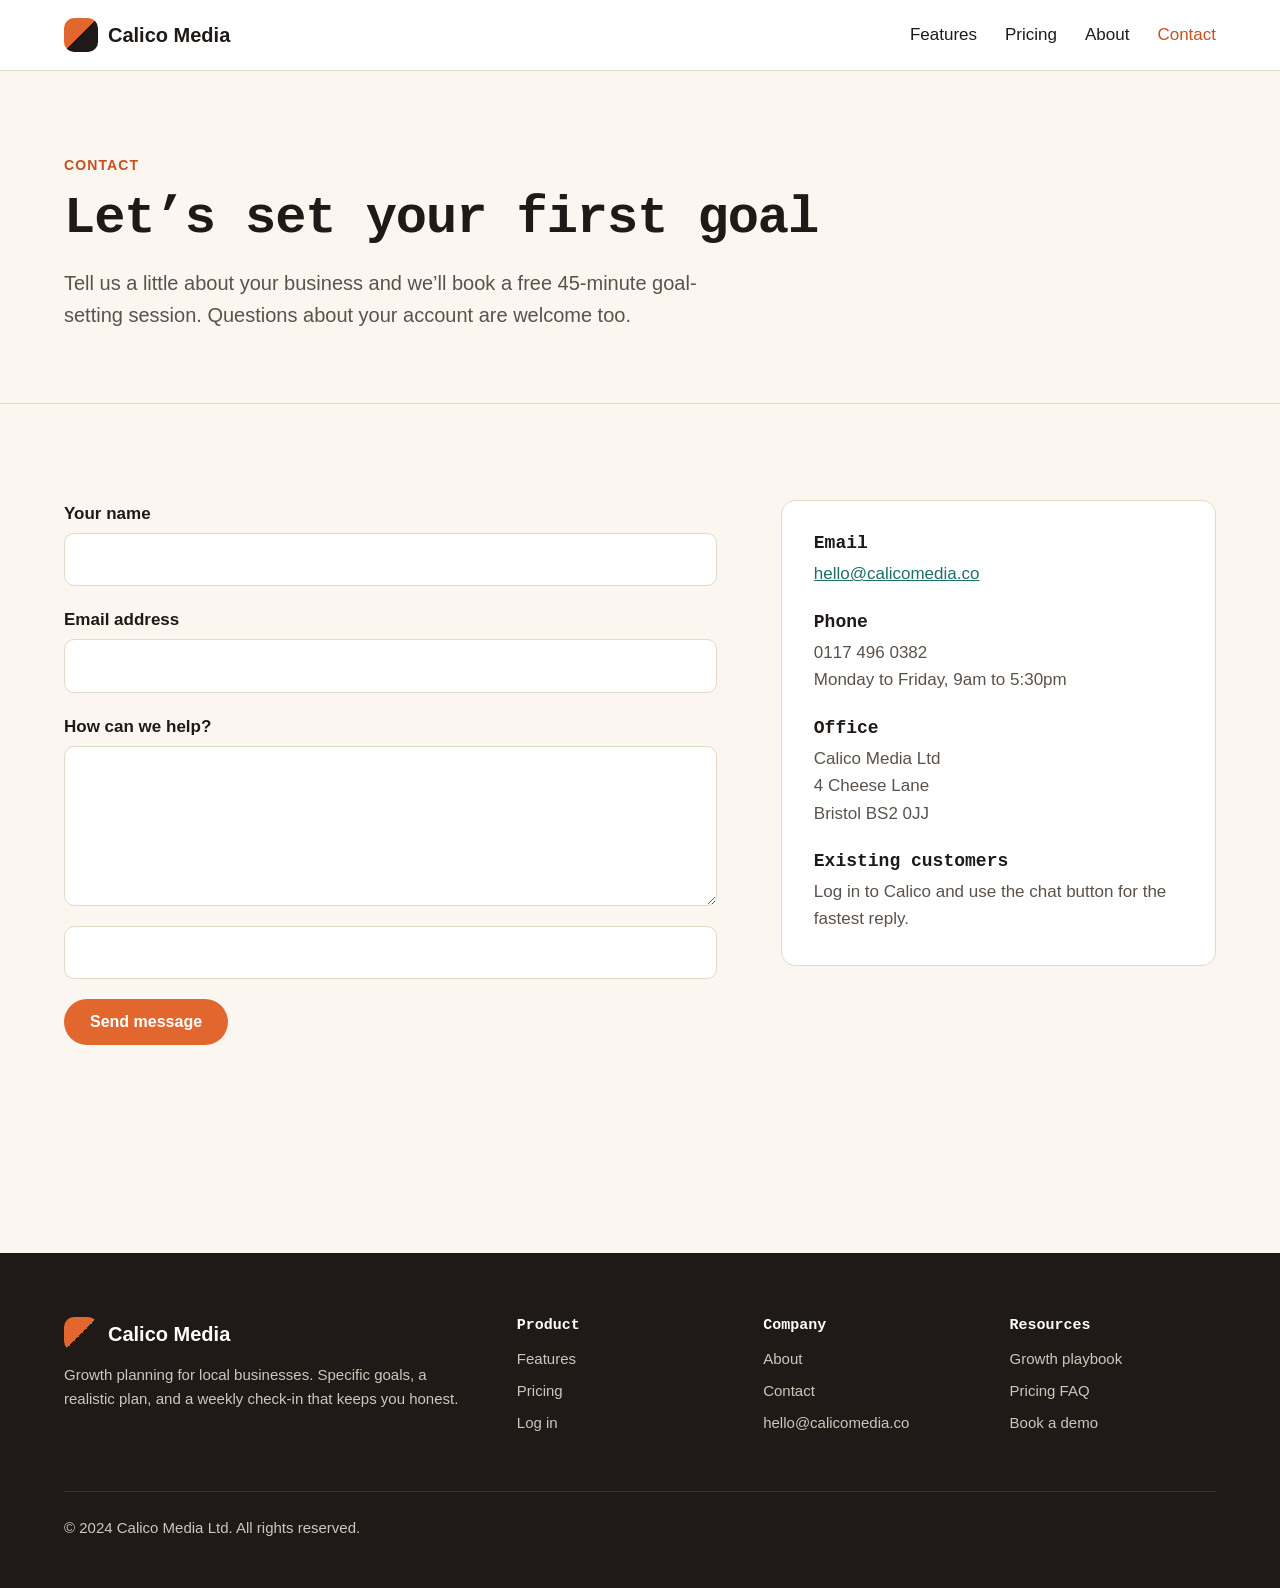
==== public/contact.html @ 910d9a00 "getting JSON error" ====
<!DOCTYPE html>
<html lang="en">
<head>
  <meta charset="utf-8">
  <meta name="viewport" content="width=device-width, initial-scale=1">
  <title>Contact | Calico Media</title>
  <meta name="description" content="Book a demo or ask us a question. We reply within one business day.">
  <link rel="preconnect" href="https://fonts.googleapis.com">
  <link rel="preconnect" href="https://fonts.gstatic.com" crossorigin>
  <link href="https://fonts.googleapis.com/css2?family=Inter:wght@100;200;300;400;500;600;700;800;900&display=swap" rel="stylesheet">
  <link rel="stylesheet" href="css/styles.css">
</head>
<body>
  <header class="site-header">
    <div class="container">
      <a class="logo" href="index.html"><span class="logo-mark"></span>Calico Media</a>
      <nav aria-label="Main">
        <ul class="nav-links">
          <li><a href="features.html">Features</a></li>
          <li><a href="pricing.html">Pricing</a></li>
          <li><a href="about.html">About</a></li>
          <li><a href="contact.html" aria-current="page">Contact</a></li>
        </ul>
      </nav>
    </div>
  </header>

  <main>
    <section class="page-header">
      <div class="container">
        <span class="eyebrow">Contact</span>
        <h1>Let&rsquo;s set your first goal</h1>
        <p class="lead">Tell us a little about your business and we&rsquo;ll book a free 45-minute goal-setting session. Questions about your account are welcome too.</p>
      </div>
    </section>

    <section class="section">
      <div class="container contact-layout">
        <form class="contact-form" id="contact-form" action="/contact" method="post">
          <label for="name">Your name</label>
          <input type="text" id="name" name="name" required>

          <label for="email">Email address</label>
          <input type="email" id="email" name="email" required>

          <label for="message">How can we help?</label>
          <textarea id="message" name="message" required></textarea>

           <input type="text" id="companyWebsite" name="companyWebsite" tabindex="-1" autocomplete="off"/>

          <button class="btn" type="submit">Send message</button>
          <p class="form-status" id="form-status" role="status"></p>
        </form>

        <aside class="contact-aside">
          <h3>Email</h3>
          <p><a href="mailto:hello@calicomedia.co">hello@calicomedia.co</a></p>
          <h3>Phone</h3>
          <p>0117 496 0382<br>Monday to Friday, 9am to 5:30pm</p>
          <h3>Office</h3>
          <p>Calico Media Ltd<br>4 Cheese Lane<br>Bristol BS2 0JJ</p>
          <h3>Existing customers</h3>
          <p>Log in to Calico and use the chat button for the fastest reply.</p>
        </aside>
      </div>
    </section>
  </main>

  <footer class="site-footer">
    <div class="container">
      <div class="footer-grid">
        <div>
          <a class="logo" href="index.html"><span class="logo-mark"></span>Calico Media</a>
          <p>Growth planning for local businesses. Specific goals, a realistic plan, and a weekly check-in that keeps you honest.</p>
        </div>
        <div>
          <h4>Product</h4>
          <ul>
            <li><a href="features.html">Features</a></li>
            <li><a href="pricing.html">Pricing</a></li>
            <li><a href="https://app.calicomedia.co/login">Log in</a></li>
          </ul>
        </div>
        <div>
          <h4>Company</h4>
          <ul>
            <li><a href="about.html">About</a></li>
            <li><a href="contact.html">Contact</a></li>
            <li><a href="mailto:hello@calicomedia.co">hello@calicomedia.co</a></li>
          </ul>
        </div>
        <div>
          <h4>Resources</h4>
          <ul>
            <li><a href="index.html#playbook">Growth playbook</a></li>
            <li><a href="pricing.html#faq">Pricing FAQ</a></li>
            <li><a href="contact.html">Book a demo</a></li>
          </ul>
        </div>
      </div>
      <div class="footer-bottom">
        <p>&copy; 2024 Calico Media Ltd. All rights reserved.</p>
      </div>
    </div>
  </footer>
  <script src="js/contact.js"></script>
</body>
</html>
---- public/css/styles.css ----
/* Calico Media marketing site */

:root {
  --ink: #1f1a17;
  --ink-soft: #5b524c;
  --cream: #fbf6ef;
  --sand: #f1e7da;
  --white: #ffffff;
  --orange: #e2672f;
  --orange-dark: #c4521f;
  --teal: #1f6f6b;
  --line: #e4d8c8;
  --radius: 14px;
}

*,
*::before,
*::after {
  box-sizing: border-box;
}

body {
  margin: 0;
  font-family: 'Manrope', sans-serif;
  font-weight: 400;
  font-size: 17px;
  line-height: 1.6;
  color: var(--ink);
  background: var(--cream);
}

h1,
h2,
h3,
h4 {
  font-family: 'Space Mono', monospace;
  font-weight: 700;
  line-height: 1.2;
  margin: 0 0 16px;
}

h1 {
  font-size: 52px;
  letter-spacing: -0.02em;
}

h2 {
  font-size: 38px;
  letter-spacing: -0.01em;
}

h3 {
  font-size: 22px;
}

p {
  margin: 0 0 16px;
}

a {
  color: var(--teal);
}

img {
  max-width: 100%;
  height: auto;
}

.container {
  max-width: 1200px;
  margin: 0 auto;
  padding: 0 24px;
}

.section {
  padding: 96px 0;
}

.section--sand {
  background: var(--sand);
}

.eyebrow {
  display: inline-block;
  font-size: 14px;
  font-weight: 700;
  letter-spacing: 0.08em;
  text-transform: uppercase;
  color: var(--orange-dark);
  margin-bottom: 12px;
}

.lead {
  font-size: 20px;
  color: var(--ink-soft);
  max-width: 640px;
}

.section-intro {
  max-width: 680px;
  margin-bottom: 48px;
}

.btn {
  display: inline-block;
  padding: 14px 26px;
  border-radius: 999px;
  background: var(--orange);
  color: var(--white);
  font-weight: 700;
  text-decoration: none;
  border: 0;
  font-size: 16px;
  font-family: inherit;
  cursor: pointer;
}

.btn:hover {
  background: var(--orange-dark);
}

.btn--ghost {
  background: transparent;
  color: inherit;
  box-shadow: inset 0 0 0 2px currentColor;
}

.btn--ghost:hover {
  background: rgba(255, 255, 255, 0.1);
}

@font-face {
    font-family: 'Manrope';
    src: url('./fonts/Manrope-Regular.ttf') format('ttf'),
         url('./fonts/Manrope-Regular.ttf') format('ttf');
    font-weight: normal;
    font-style: normal;
}

@font-face {
    font-family: 'Manrope';
    src: url('./fonts/Manrope-Bold.ttf') format('ttf'),
         url('./fonts/Manrope-Bold.ttf') format('ttf');
    font-weight: bold;
    font-style: normal;
}

@font-face {
    font-family: 'Space Mono';
    src: url('./fonts/SpaceMono-Regular.ttf') format('ttf'),
         url('./fonts/SpaceMono-Regular.ttf') format('ttf');
    font-weight: normal;
    font-style: normal;
}

@font-face {
    font-family: 'Space Mono';
    src: url('./fonts/SpaceMono-Bold.ttf') format('ttf'),
         url('./fonts/SpaceMono-Bold.ttf') format('ttf');
    font-weight: bold;
    font-style: normal;
}

/* Header */

.site-header {
  background: var(--white);
  border-bottom: 1px solid var(--line);
}

.site-header .container {
  display: flex;
  flex-wrap: wrap;
  align-items: center;
  justify-content: space-between;
  gap: 12px 32px;
  padding-top: 18px;
  padding-bottom: 18px;
}

.logo {
  display: flex;
  align-items: center;
  gap: 10px;
  flex-shrink: 0;
  font-size: 20px;
  font-weight: 700;
  color: var(--ink);
  text-decoration: none;
}

.logo-mark {
  width: 34px;
  height: 34px;
  border-radius: 10px;
  background: linear-gradient(135deg, var(--orange) 0%, var(--orange) 50%, var(--ink) 50%, var(--ink) 100%);
}

.nav-links {
  display: flex;
  flex-wrap: wrap;
  align-items: center;
  gap: 8px 28px;
  list-style: none;
  margin: 0;
  padding: 0;
}

.nav-links a {
  color: var(--ink);
  text-decoration: none;
}

.nav-links a:hover,
.nav-links a[aria-current='page'] {
  color: var(--orange-dark);
}

.site-header--home {
  background: var(--ink);
  border-bottom: 0;
}

.site-header--home .logo,
.site-header--home .nav-links a {
  color: var(--white);
}

.site-header--home .logo-mark {
  background: linear-gradient(135deg, var(--orange) 0%, var(--orange) 50%, var(--white) 50%, var(--white) 100%);
}

.site-header--home .container {
  flex-wrap: nowrap;
}

.site-header--home nav {
  min-width: 0;
}

.site-header--home .nav-links {
  flex-wrap: nowrap;
  gap: 0;
}

.site-header--home .nav-links li {
  min-width: 0;
}

.site-header--home .nav-links a {
  display: block;
  padding: 0 14px;
  white-space: nowrap;
}

.site-header--home .nav-links li:last-child {
  flex-shrink: 0;
}

.site-header--home .nav-links .btn {
  margin-left: 12px;
  padding: 10px 20px;
}

/* Home hero */

.hero {
  background: var(--ink);
  color: var(--white);
  padding: 56px 0 88px;
}

.hero-inner {
  display: flex;
  align-items: center;
  gap: 56px;
}

.hero-text {
  flex: 1;
}

.hero-text .lead {
  color: #d9cfc5;
}

.hero-actions {
  display: flex;
  flex-wrap: wrap;
  gap: 12px;
  margin-top: 32px;
}

.hero-media {
  width: 600px;
  max-width: 100%;
  flex-shrink: 1;
}

.hero-image {
  display: block;
  width: 100%;
  height: auto;
  aspect-ratio: 4 / 3;
  object-fit: cover;
  border-radius: var(--radius);
}

/* Trust strip */

.trust {
  padding: 40px 0;
  border-bottom: 1px solid var(--line);
  text-align: center;
}

.trust p {
  color: var(--ink-soft);
  font-size: 15px;
}

.trust-list {
  display: flex;
  flex-wrap: wrap;
  justify-content: center;
  gap: 12px 40px;
  list-style: none;
  margin: 0;
  padding: 0;
  font-weight: 700;
  font-size: 18px;
  color: #8a7d72;
}

/* Steps */

.steps {
  display: grid;
  grid-template-columns: repeat(auto-fit, minmax(240px, 1fr));
  gap: 24px;
}

.step {
  background: var(--white);
  border: 1px solid var(--line);
  border-radius: var(--radius);
  padding: 32px;
}

.step-number {
  display: inline-flex;
  align-items: center;
  justify-content: center;
  width: 40px;
  height: 40px;
  border-radius: 50%;
  background: var(--sand);
  color: var(--orange-dark);
  font-weight: 700;
  margin-bottom: 16px;
}

/* Check list */

.check-list {
  list-style: none;
  margin: 24px 0 0;
  padding: 0;
}

.check-list li {
  position: relative;
  padding-left: 32px;
  margin-bottom: 14px;
}

.check-list li::before {
  content: '';
  position: absolute;
  left: 0;
  top: 6px;
  width: 16px;
  height: 16px;
  border-radius: 50%;
  background: var(--teal);
  box-shadow: inset 0 0 0 4px #cfe6e4;
}

/* FAQ */

.faq {
  max-width: 820px;
}

.faq details {
  border-top: 1px solid var(--line);
  padding: 20px 0;
}

.faq details:last-child {
  border-bottom: 1px solid var(--line);
}

.faq summary {
  font-weight: 700;
  font-size: 19px;
  cursor: pointer;
}

.faq details p {
  margin-top: 12px;
  color: var(--ink-soft);
}

/* Feature rows */

.feature-row {
  display: grid;
  grid-template-columns: 1fr 1fr;
  gap: 64px;
  align-items: center;
  margin-bottom: 96px;
}

.feature-row:last-child {
  margin-bottom: 0;
}

.feature-row--reverse .feature-media {
  order: 2;
}

.feature-media img {
  display: block;
  width: 100%;
  height: auto;
  aspect-ratio: 4 / 3;
  object-fit: cover;
  border-radius: var(--radius);
}

/* Playbook */

.playbook-grid {
  display: grid;
  grid-template-columns: repeat(auto-fit, minmax(300px, 1fr));
  gap: 28px;
}

/* Card grid */

.card-grid {
  display: grid;
  grid-template-columns: repeat(3, 1fr);
  gap: 28px;
}

.card {
  background: var(--white);
  border: 1px solid var(--line);
  border-radius: var(--radius);
  overflow: hidden;
}

.card img {
  display: block;
  width: 100%;
  aspect-ratio: 16 / 10;
  object-fit: cover;
}

.card-body {
  padding: 24px 28px 28px;
}

.card-body p {
  color: var(--ink-soft);
}

.card-tag {
  font-size: 13px;
  font-weight: 700;
  text-transform: uppercase;
  letter-spacing: 0.06em;
  color: var(--teal);
}

.icon-dot {
  width: 44px;
  height: 44px;
  border-radius: 12px;
  background: var(--sand);
  margin-bottom: 18px;
  position: relative;
}

.icon-dot::after {
  content: '';
  position: absolute;
  inset: 13px;
  border-radius: 50%;
  background: var(--orange);
}

/* CTA band */

.cta-band {
  background: var(--ink);
  color: var(--white);
  border-radius: 24px;
  overflow: hidden;
}

.cta-band img {
  display: block;
  width: 100%;
  aspect-ratio: 21 / 8;
  object-fit: cover;
}

.cta-body {
  padding: 48px;
  display: flex;
  flex-wrap: wrap;
  align-items: center;
  justify-content: space-between;
  gap: 24px;
}

.cta-body h2 {
  margin: 0;
  max-width: 620px;
}

/* Page header (inner pages) */

.page-header {
  padding: 80px 0 56px;
  border-bottom: 1px solid var(--line);
}

/* Pricing */

.pricing-grid {
  display: grid;
  grid-template-columns: repeat(auto-fit, minmax(260px, 1fr));
  gap: 24px;
  align-items: stretch;
}

.pricing-card {
  background: var(--white);
  border: 1px solid var(--line);
  border-radius: var(--radius);
  padding: 36px 32px;
  display: flex;
  flex-direction: column;
}

.pricing-card--featured {
  border: 2px solid var(--orange);
  box-shadow: 0 24px 48px rgba(226, 103, 47, 0.14);
}

.plan-badge {
  align-self: flex-start;
  font-size: 13px;
  font-weight: 700;
  background: var(--orange);
  color: var(--white);
  border-radius: 999px;
  padding: 4px 12px;
  margin-bottom: 16px;
}

.price {
  font-size: 48px;
  font-weight: 700;
  margin: 8px 0 4px;
}

.price small {
  font-size: 17px;
  font-weight: 400;
  color: var(--ink-soft);
}

.pricing-card .check-list {
  flex: 1;
  margin-bottom: 28px;
}

.pricing-card .btn {
  text-align: center;
}

.pricing-note {
  margin-top: 32px;
  color: var(--ink-soft);
  font-size: 15px;
}

/* About */

.stats {
  display: grid;
  grid-template-columns: repeat(auto-fit, minmax(160px, 1fr));
  gap: 16px;
}

.stat {
  background: var(--white);
  border: 1px solid var(--line);
  border-radius: var(--radius);
  padding: 28px 20px;
}

.stat-number {
  display: block;
  font-size: 48px;
  font-weight: 700;
  color: var(--orange-dark);
}

.stat-label {
  display: block;
  font-size: 15px;
  color: var(--ink-soft);
}

.prose {
  max-width: 720px;
}

.team-grid {
  display: grid;
  grid-template-columns: repeat(auto-fit, minmax(220px, 1fr));
  gap: 24px;
}

.person {
  background: var(--white);
  border: 1px solid var(--line);
  border-radius: var(--radius);
  padding: 28px;
}

.avatar {
  width: 56px;
  height: 56px;
  border-radius: 50%;
  background: var(--sand);
  color: var(--orange-dark);
  display: flex;
  align-items: center;
  justify-content: center;
  font-weight: 700;
  margin-bottom: 16px;
}

.person p {
  color: var(--ink-soft);
  font-size: 15px;
  margin: 0;
}

/* Contact */

.contact-layout {
  display: grid;
  grid-template-columns: 3fr 2fr;
  gap: 64px;
}

.contact-form label {
  display: block;
  font-weight: 700;
  margin-bottom: 6px;
}

.contact-form input,
.contact-form textarea {
  display: block;
  width: 100%;
  font: inherit;
  padding: 12px 14px;
  border: 1px solid var(--line);
  border-radius: 10px;
  background: var(--white);
  margin-bottom: 20px;
}

.contact-form textarea {
  min-height: 160px;
  resize: vertical;
}

.form-status {
  margin-top: 16px;
  font-weight: 700;
}

.form-status--success {
  color: var(--teal);
}

.form-status--error {
  color: #b3261e;
}

.contact-aside {
  background: var(--white);
  border: 1px solid var(--line);
  border-radius: var(--radius);
  padding: 32px;
  align-self: start;
}

.contact-aside h3 {
  font-size: 18px;
  margin-top: 24px;
  margin-bottom: 6px;
}

.contact-aside h3:first-child {
  margin-top: 0;
}

.contact-aside p {
  color: var(--ink-soft);
  margin: 0;
}

/* Footer */

.site-footer {
  background: var(--ink);
  color: #cfc5bb;
  padding: 64px 0 32px;
  margin-top: 96px;
  font-size: 15px;
}

.footer-grid {
  display: grid;
  grid-template-columns: 2fr 1fr 1fr 1fr;
  gap: 40px;
}

.site-footer h4 {
  color: var(--white);
  font-size: 15px;
  margin-bottom: 12px;
}

.site-footer ul {
  list-style: none;
  margin: 0;
  padding: 0;
}

.site-footer li {
  margin-bottom: 8px;
}

.site-footer a {
  color: #cfc5bb;
  text-decoration: none;
}

.site-footer a:hover {
  color: var(--white);
}

.site-footer .logo {
  color: var(--white);
  margin-bottom: 12px;
}

.footer-bottom {
  border-top: 1px solid #3a322d;
  margin-top: 48px;
  padding-top: 24px;
}

@media (max-width: 768px) {
  h1 {
    font-size: 40px;
  }

  h2 {
    font-size: 30px;
  }

  .section {
    padding: 64px 0;
  }

  .feature-row {
    grid-template-columns: 1fr;
    gap: 32px;
    margin-bottom: 64px;
  }

  .feature-row--reverse .feature-media {
    order: 0;
  }

  .card-grid {
    grid-template-columns: repeat(2, 1fr);
  }

  .contact-layout {
    grid-template-columns: 1fr;
    gap: 40px;
  }

  .footer-grid {
    grid-template-columns: 1fr 1fr;
  }

    .playbook-grid {
    display: flex;
    flex-direction: column;
    width: 100%;
  }

  .hero-inner {
  display: flex;
  flex-direction: column;
  width: 100%;
  }

  .nav-links {
    flex-direction: column;
    align-items: flex-start;
  }

  .nav-links a {
    padding: 10px;
    width: 100%;
    box-sizing: border-box;
  }
}

@media (max-width: 480px) {
  h1 {
    font-size: 34px;
  }

  .card-grid {
    grid-template-columns: 1fr;
  }

  .cta-body {
    padding: 32px 24px;
  }

  .footer-grid {
    grid-template-columns: 1fr;
  }

    .card {
    width: 100%;
  }
}

@media (max-width: 600px) {
  .hero-media {
    width: 90%;
    margin-inline: auto;
  }
}
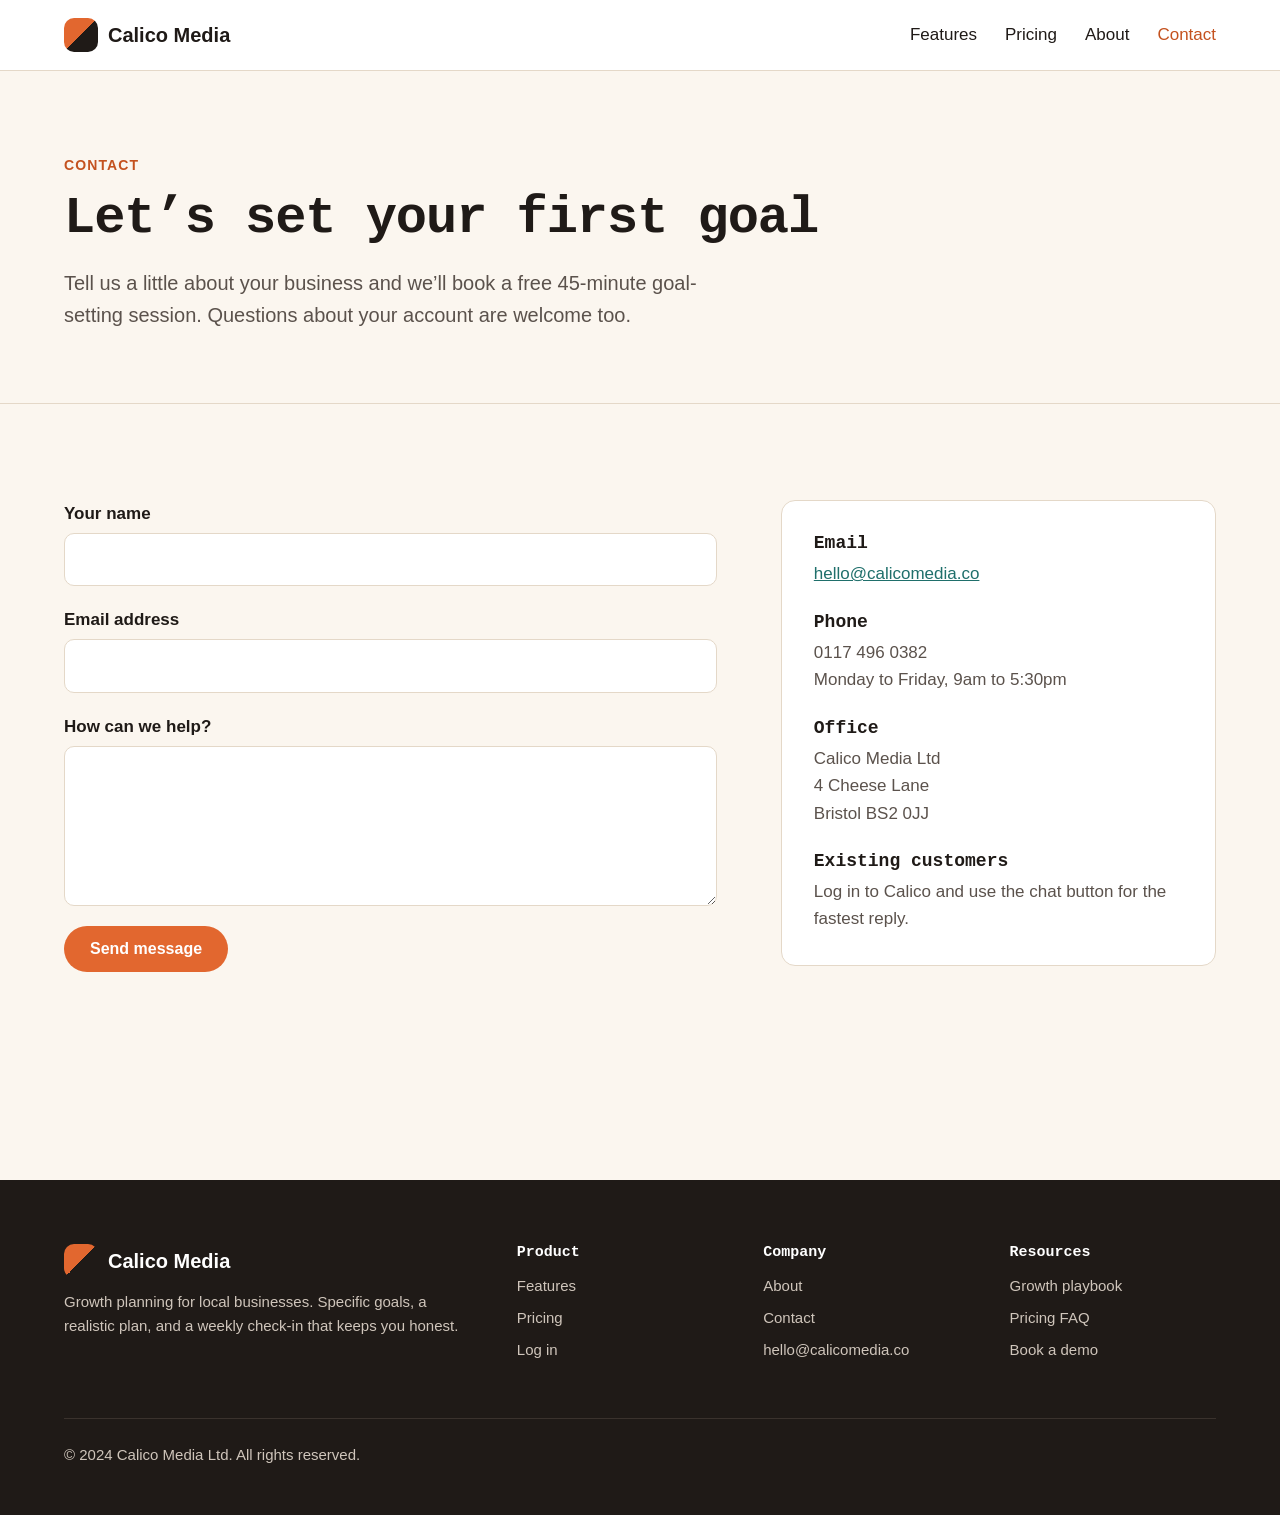
==== commit 31b0707d: "timing not quite working" ====
--- a/public/contact.html
+++ b/public/contact.html
@@ -46,7 +46,16 @@
           <label for="message">How can we help?</label>
           <textarea id="message" name="message" required></textarea>
 
-           <input type="text" id="companyWebsite" name="companyWebsite" tabindex="-1" autocomplete="off"/>
+           <input type="text" id="companyWebsite" name="companyWebsite" tabindex="-1"  style="display:none;"  autocomplete="off"/>
+           <input type="hidden" id="load-time" name="loadTime" value="">
+
+          <!-- Hidden field for load time -->
+          <input type="hidden" name="loadTime" id="loadTime">
+
+          <script>
+          // Record the time when the form loads
+          document.getElementById('loadTime').value = Date.now();
+          </script>
 
           <button class="btn" type="submit">Send message</button>
           <p class="form-status" id="form-status" role="status"></p>
